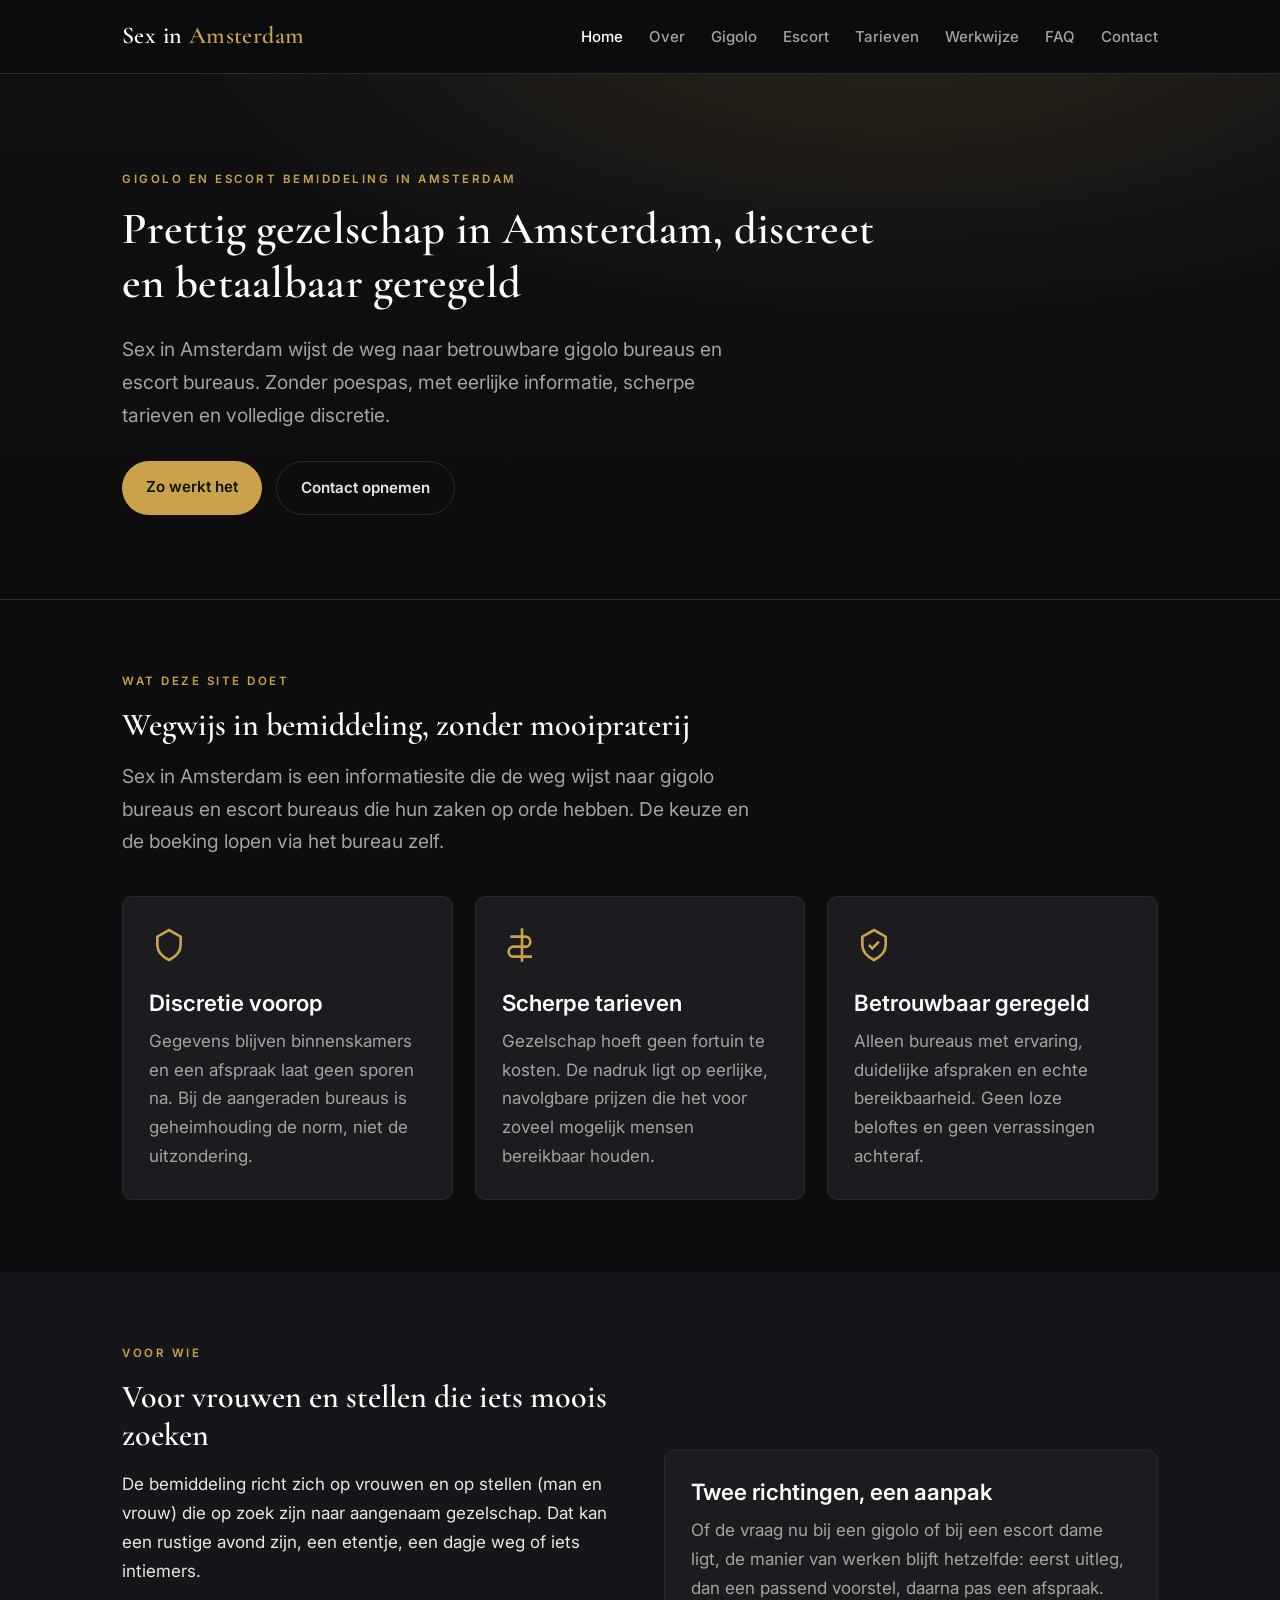
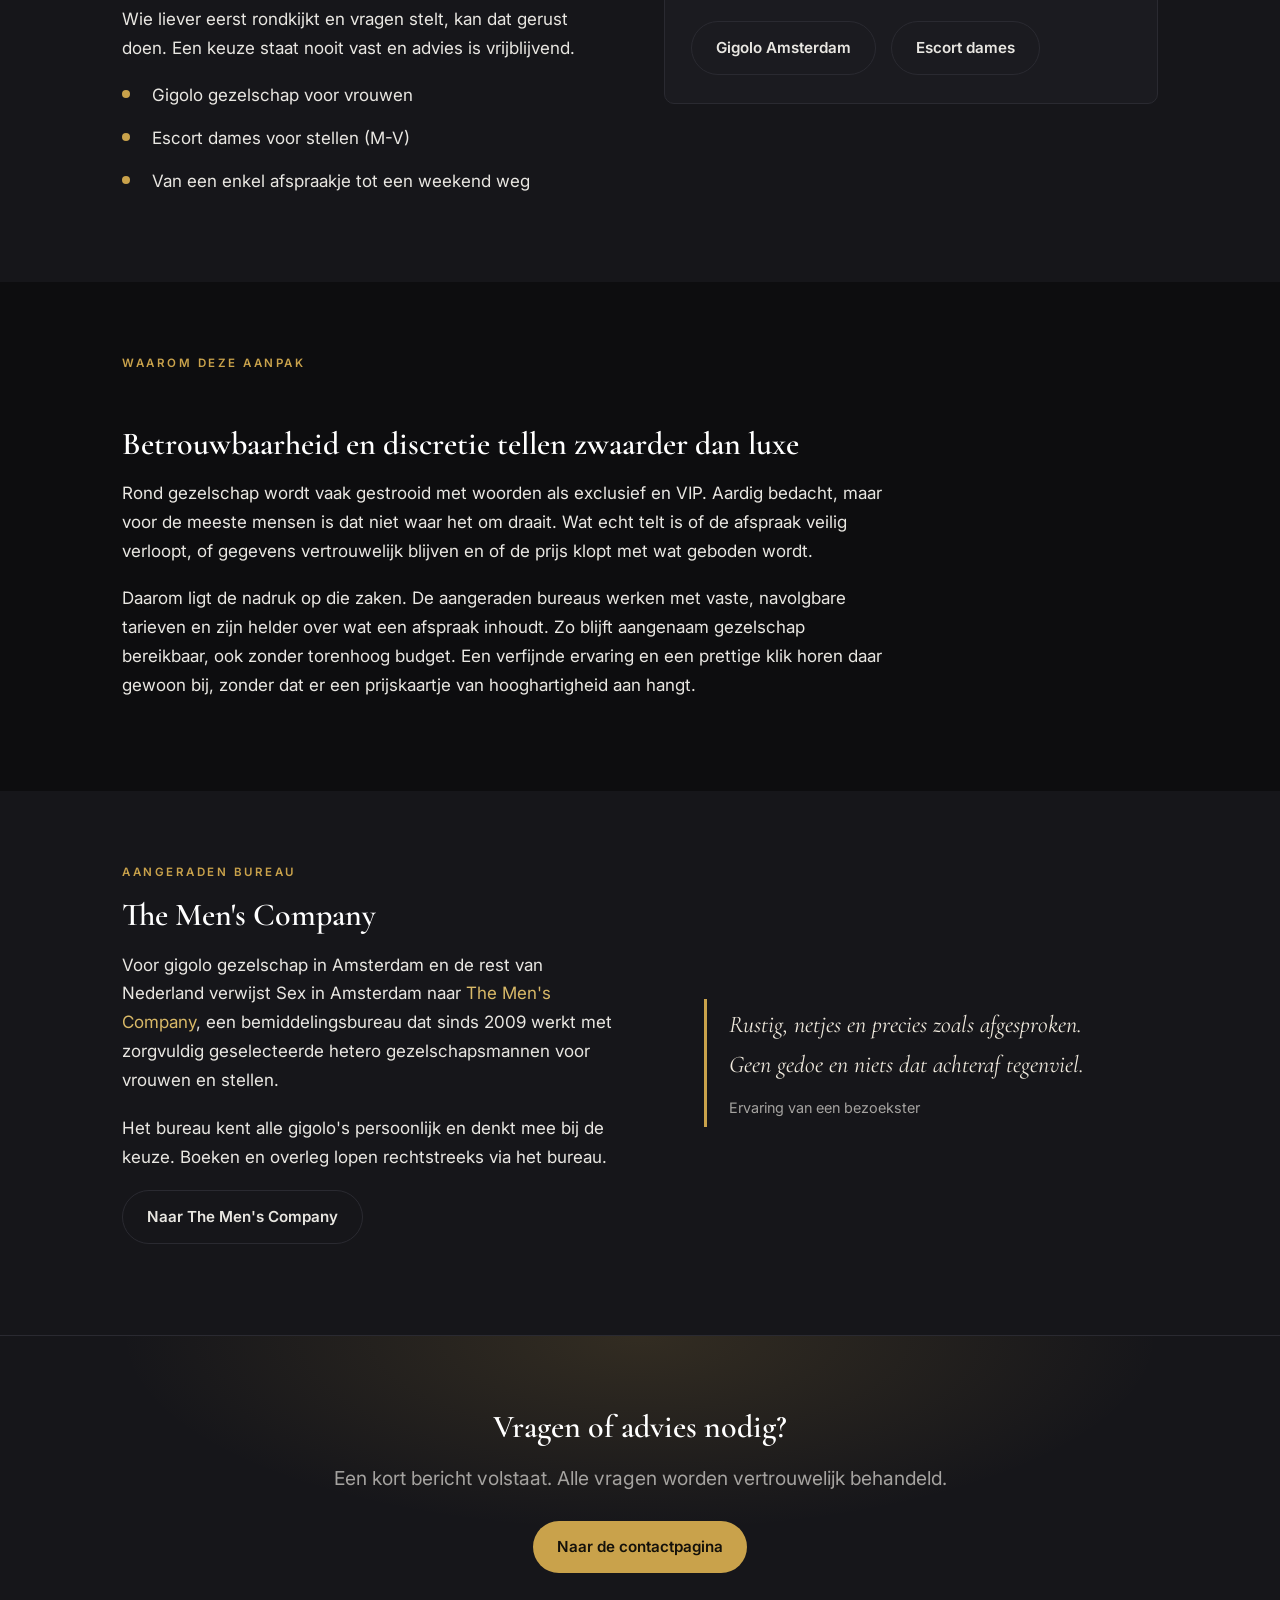
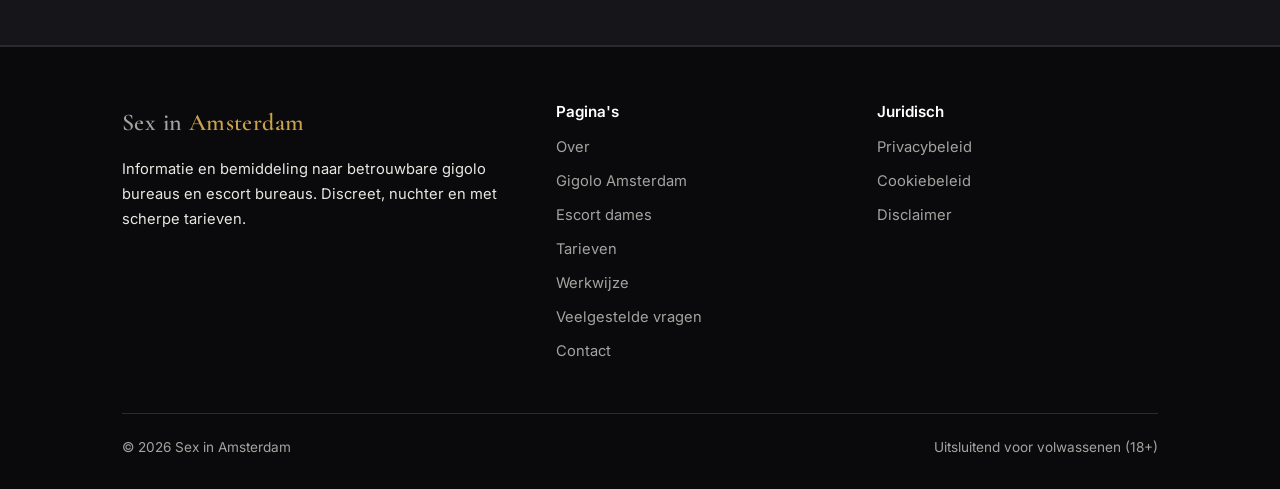
==== index.html @ d3695d73 "Launch" ====
<!DOCTYPE html>
<html lang="nl">
<head>
<meta charset="utf-8">
<meta name="viewport" content="width=device-width, initial-scale=1">
<title>Sex in Amsterdam | Gigolo en escort bemiddeling, discreet en betaalbaar</title>
<meta name="description" content="Sex in Amsterdam wijst de weg naar betrouwbare gigolo bureaus en escort bureaus. Eerlijke informatie, scherpe tarieven en volledige discretie. Voor vrouwen en stellen.">
<link rel="canonical" href="https://sex-in-amsterdam.nl/">
<meta property="og:title" content="Sex in Amsterdam | Gigolo en escort bemiddeling">
<meta property="og:description" content="Betrouwbare gigolo en escort bemiddeling in Amsterdam. Discreet, nuchter en met scherpe tarieven.">
<meta property="og:type" content="website">
<meta property="og:locale" content="nl_NL">
<meta property="og:url" content="https://sex-in-amsterdam.nl/">
<meta name="robots" content="index, follow">
<link rel="icon" href="/assets/favicon.svg" type="image/svg+xml">
<link rel="preconnect" href="https://fonts.googleapis.com">
<link rel="preconnect" href="https://fonts.gstatic.com" crossorigin>
<link href="https://fonts.googleapis.com/css2?family=Cormorant+Garamond:wght@500;600&family=Inter:wght@400;500;600&display=swap" rel="stylesheet">
<link rel="stylesheet" href="/assets/styles.css">
</head>
<body>
<header class="site-header">
  <nav class="nav">
    <a href="/" class="brand">Sex in <span>Amsterdam</span></a>
    <button class="nav-toggle" aria-label="Menu" aria-expanded="false">Menu</button>
    <ul class="nav-links">
      <li><a href="/" class="active">Home</a></li>
      <li><a href="/over.html">Over</a></li>
      <li><a href="/gigolo-amsterdam.html">Gigolo</a></li>
      <li><a href="/escort-amsterdam.html">Escort</a></li>
      <li><a href="/tarieven.html">Tarieven</a></li>
      <li><a href="/werkwijze.html">Werkwijze</a></li>
      <li><a href="/faq.html">FAQ</a></li>
      <li><a href="/contact.html">Contact</a></li>
    </ul>
  </nav>
</header>

<section class="hero">
  <div class="container">
    <p class="eyebrow">Gigolo en escort bemiddeling in Amsterdam</p>
    <h1>Prettig gezelschap in Amsterdam, discreet en betaalbaar geregeld</h1>
    <p class="lead">Sex in Amsterdam wijst de weg naar betrouwbare gigolo bureaus en escort bureaus. Zonder poespas, met eerlijke informatie, scherpe tarieven en volledige discretie.</p>
    <div class="hero-actions">
      <a href="/werkwijze.html" class="btn btn-primary">Zo werkt het</a>
      <a href="/contact.html" class="btn btn-ghost">Contact opnemen</a>
    </div>
  </div>
</section>

<section class="section">
  <div class="container">
    <p class="eyebrow">Wat deze site doet</p>
    <h2>Wegwijs in bemiddeling, zonder mooipraterij</h2>
    <p class="lead" style="margin-bottom:38px;">Sex in Amsterdam is een informatiesite die de weg wijst naar gigolo bureaus en escort bureaus die hun zaken op orde hebben. De keuze en de boeking lopen via het bureau zelf.</p>
    <div class="grid grid-3">
      <div class="card">
        <svg class="icon" viewBox="0 0 24 24" fill="none" stroke="currentColor" stroke-width="1.6"><path d="M12 3l7 4v5c0 4-3 7-7 9-4-2-7-5-7-9V7l7-4z"/></svg>
        <h3>Discretie voorop</h3>
        <p>Gegevens blijven binnenskamers en een afspraak laat geen sporen na. Bij de aangeraden bureaus is geheimhouding de norm, niet de uitzondering.</p>
      </div>
      <div class="card">
        <svg class="icon" viewBox="0 0 24 24" fill="none" stroke="currentColor" stroke-width="1.6"><path d="M12 2v20M5 7h9a3 3 0 010 6H7a3 3 0 000 6h11"/></svg>
        <h3>Scherpe tarieven</h3>
        <p>Gezelschap hoeft geen fortuin te kosten. De nadruk ligt op eerlijke, navolgbare prijzen die het voor zoveel mogelijk mensen bereikbaar houden.</p>
      </div>
      <div class="card">
        <svg class="icon" viewBox="0 0 24 24" fill="none" stroke="currentColor" stroke-width="1.6"><path d="M9 12l2 2 4-4M12 3l7 4v5c0 4-3 7-7 9-4-2-7-5-7-9V7l7-4z"/></svg>
        <h3>Betrouwbaar geregeld</h3>
        <p>Alleen bureaus met ervaring, duidelijke afspraken en echte bereikbaarheid. Geen loze beloftes en geen verrassingen achteraf.</p>
      </div>
    </div>
  </div>
</section>

<section class="section section-soft">
  <div class="container split">
    <div>
      <p class="eyebrow">Voor wie</p>
      <h2>Voor vrouwen en stellen die iets moois zoeken</h2>
      <p>De bemiddeling richt zich op vrouwen en op stellen (man en vrouw) die op zoek zijn naar aangenaam gezelschap. Dat kan een rustige avond zijn, een etentje, een dagje weg of iets intiemers.</p>
      <p>Wie liever eerst rondkijkt en vragen stelt, kan dat gerust doen. Een keuze staat nooit vast en advies is vrijblijvend.</p>
      <ul class="checklist">
        <li>Gigolo gezelschap voor vrouwen</li>
        <li>Escort dames voor stellen (M-V)</li>
        <li>Van een enkel afspraakje tot een weekend weg</li>
      </ul>
    </div>
    <div>
      <div class="card">
        <h3>Twee richtingen, een aanpak</h3>
        <p style="margin-bottom:18px;">Of de vraag nu bij een gigolo of bij een escort dame ligt, de manier van werken blijft hetzelfde: eerst uitleg, dan een passend voorstel, daarna pas een afspraak.</p>
        <a href="/gigolo-amsterdam.html" class="btn btn-ghost" style="margin-right:10px;">Gigolo Amsterdam</a>
        <a href="/escort-amsterdam.html" class="btn btn-ghost">Escort dames</a>
      </div>
    </div>
  </div>
</section>

<section class="section">
  <div class="container">
    <div class="prose">
      <p class="eyebrow">Waarom deze aanpak</p>
      <h2>Betrouwbaarheid en discretie tellen zwaarder dan luxe</h2>
      <p>Rond gezelschap wordt vaak gestrooid met woorden als exclusief en VIP. Aardig bedacht, maar voor de meeste mensen is dat niet waar het om draait. Wat echt telt is of de afspraak veilig verloopt, of gegevens vertrouwelijk blijven en of de prijs klopt met wat geboden wordt.</p>
      <p>Daarom ligt de nadruk op die zaken. De aangeraden bureaus werken met vaste, navolgbare tarieven en zijn helder over wat een afspraak inhoudt. Zo blijft aangenaam gezelschap bereikbaar, ook zonder torenhoog budget. Een verfijnde ervaring en een prettige klik horen daar gewoon bij, zonder dat er een prijskaartje van hooghartigheid aan hangt.</p>
    </div>
  </div>
</section>

<section class="section section-soft">
  <div class="container split">
    <div>
      <p class="eyebrow">Aangeraden bureau</p>
      <h2>The Men's Company</h2>
      <p>Voor gigolo gezelschap in Amsterdam en de rest van Nederland verwijst Sex in Amsterdam naar <a href="https://www.gigolo-services.com/" rel="nofollow noopener" target="_blank">The Men's Company</a>, een bemiddelingsbureau dat sinds 2009 werkt met zorgvuldig geselecteerde hetero gezelschapsmannen voor vrouwen en stellen.</p>
      <p>Het bureau kent alle gigolo's persoonlijk en denkt mee bij de keuze. Boeken en overleg lopen rechtstreeks via het bureau.</p>
      <p><a href="https://www.gigolo-services.com/gigolo-amsterdam/" rel="nofollow noopener" target="_blank" class="btn btn-ghost">Naar The Men's Company</a></p>
    </div>
    <div>
      <blockquote class="quote">
        Rustig, netjes en precies zoals afgesproken. Geen gedoe en niets dat achteraf tegenviel.
        <cite>Ervaring van een bezoekster</cite>
      </blockquote>
    </div>
  </div>
</section>

<section class="section cta-band">
  <div class="container">
    <h2>Vragen of advies nodig?</h2>
    <p class="lead" style="margin:0 auto 26px;">Een kort bericht volstaat. Alle vragen worden vertrouwelijk behandeld.</p>
    <a href="/contact.html" class="btn btn-primary">Naar de contactpagina</a>
  </div>
</section>

<footer class="site-footer">
  <div class="container">
    <div class="footer-grid">
      <div>
        <a href="/" class="brand">Sex in <span>Amsterdam</span></a>
        <p style="margin-top:14px;">Informatie en bemiddeling naar betrouwbare gigolo bureaus en escort bureaus. Discreet, nuchter en met scherpe tarieven.</p>
      </div>
      <div>
        <h4>Pagina's</h4>
        <ul>
          <li><a href="/over.html">Over</a></li>
          <li><a href="/gigolo-amsterdam.html">Gigolo Amsterdam</a></li>
          <li><a href="/escort-amsterdam.html">Escort dames</a></li>
          <li><a href="/tarieven.html">Tarieven</a></li>
          <li><a href="/werkwijze.html">Werkwijze</a></li>
          <li><a href="/faq.html">Veelgestelde vragen</a></li>
          <li><a href="/contact.html">Contact</a></li>
        </ul>
      </div>
      <div>
        <h4>Juridisch</h4>
        <ul>
          <li><a href="/privacybeleid.html">Privacybeleid</a></li>
          <li><a href="/cookiebeleid.html">Cookiebeleid</a></li>
          <li><a href="/disclaimer.html">Disclaimer</a></li>
        </ul>
      </div>
    </div>
    <div class="footer-bottom">
      <span>&copy; 2026 Sex in Amsterdam</span>
      <span>Uitsluitend voor volwassenen (18+)</span>
    </div>
  </div>
</footer>
<script>
  var t = document.querySelector('.nav-toggle');
  var l = document.querySelector('.nav-links');
  if (t) t.addEventListener('click', function () {
    var open = l.classList.toggle('open');
    t.setAttribute('aria-expanded', open);
  });
</script>
</body>
</html>
---- assets/styles.css ----
/* Sex in Amsterdam - donker en elegant */
:root {
  --bg: #0d0d0f;
  --bg-soft: #16161a;
  --bg-card: #1b1b20;
  --line: #2a2a31;
  --text: #e9e7e2;
  --muted: #a5a3a0;
  --gold: #c9a24b;
  --gold-soft: #d9b968;
  --maxw: 1080px;
  --radius: 10px;
}

* { box-sizing: border-box; }

html { scroll-behavior: smooth; }

body {
  margin: 0;
  background: var(--bg);
  color: var(--text);
  font-family: "Inter", -apple-system, BlinkMacSystemFont, "Segoe UI", Roboto, Helvetica, Arial, sans-serif;
  font-size: 17px;
  line-height: 1.7;
  -webkit-font-smoothing: antialiased;
}

h1, h2, h3, h4 {
  font-family: "Cormorant Garamond", Georgia, "Times New Roman", serif;
  font-weight: 600;
  line-height: 1.2;
  color: #fff;
  margin: 0 0 0.5em;
}

h1 { font-size: 2.8rem; letter-spacing: 0.3px; }
h2 { font-size: 2rem; }
h3 { font-size: 1.4rem; font-family: "Inter", sans-serif; font-weight: 600; }

p { margin: 0 0 1.1em; color: var(--text); }

a { color: var(--gold-soft); text-decoration: none; }
a:hover { color: #fff; }

img { max-width: 100%; display: block; }

.container { max-width: var(--maxw); margin: 0 auto; padding: 0 22px; }

.section { padding: 72px 0; }
.section-soft { background: var(--bg-soft); }

.eyebrow {
  text-transform: uppercase;
  letter-spacing: 2.5px;
  font-size: 0.72rem;
  color: var(--gold);
  font-weight: 600;
  margin-bottom: 14px;
}

.lead { font-size: 1.2rem; color: var(--muted); max-width: 640px; }

/* Header */
.site-header {
  position: sticky;
  top: 0;
  z-index: 50;
  background: rgba(13,13,15,0.9);
  backdrop-filter: blur(8px);
  border-bottom: 1px solid var(--line);
}
.nav {
  display: flex;
  align-items: center;
  justify-content: space-between;
  padding: 16px 22px;
  max-width: var(--maxw);
  margin: 0 auto;
}
.brand {
  font-family: "Cormorant Garamond", serif;
  font-size: 1.5rem;
  font-weight: 600;
  color: #fff;
  letter-spacing: 0.4px;
}
.brand span { color: var(--gold); }
.nav-links {
  display: flex;
  gap: 26px;
  list-style: none;
  margin: 0;
  padding: 0;
  align-items: center;
}
.nav-links a {
  color: var(--muted);
  font-size: 0.94rem;
  font-weight: 500;
}
.nav-links a:hover, .nav-links a.active { color: #fff; }
.nav-toggle {
  display: none;
  background: none;
  border: 1px solid var(--line);
  color: var(--text);
  border-radius: 8px;
  padding: 8px 12px;
  font-size: 1rem;
  cursor: pointer;
}

/* Hero */
.hero {
  position: relative;
  padding: 96px 0 84px;
  background:
    radial-gradient(1200px 500px at 70% -10%, rgba(201,162,75,0.14), transparent 60%),
    linear-gradient(180deg, #101013, #0d0d0f);
  border-bottom: 1px solid var(--line);
}
.hero h1 { max-width: 780px; }
.hero .lead { margin-top: 8px; }
.hero-actions { margin-top: 30px; display: flex; gap: 14px; flex-wrap: wrap; }

/* Buttons */
.btn {
  display: inline-block;
  padding: 13px 24px;
  border-radius: 999px;
  font-weight: 600;
  font-size: 0.95rem;
  cursor: pointer;
  transition: transform 0.15s ease, background 0.15s ease;
}
.btn-primary { background: var(--gold); color: #14110a; }
.btn-primary:hover { background: var(--gold-soft); color: #14110a; transform: translateY(-1px); }
.btn-ghost { border: 1px solid var(--line); color: var(--text); }
.btn-ghost:hover { border-color: var(--gold); color: #fff; }

/* Grid cards */
.grid { display: grid; gap: 22px; }
.grid-3 { grid-template-columns: repeat(3, 1fr); }
.grid-2 { grid-template-columns: repeat(2, 1fr); }

.card {
  background: var(--bg-card);
  border: 1px solid var(--line);
  border-radius: var(--radius);
  padding: 28px 26px;
}
.card h3 { margin-bottom: 10px; }
.card p { color: var(--muted); margin-bottom: 0; }
.card .icon {
  width: 40px; height: 40px;
  color: var(--gold);
  margin-bottom: 16px;
}

/* Split */
.split {
  display: grid;
  grid-template-columns: 1fr 1fr;
  gap: 48px;
  align-items: center;
}

/* Feature list */
.checklist { list-style: none; padding: 0; margin: 0; }
.checklist li {
  position: relative;
  padding-left: 30px;
  margin-bottom: 14px;
  color: var(--text);
}
.checklist li::before {
  content: "";
  position: absolute;
  left: 0; top: 9px;
  width: 8px; height: 8px;
  background: var(--gold);
  border-radius: 50%;
}

/* Prose */
.prose { max-width: 760px; }
.prose h2 { margin-top: 1.6em; }
.prose h3 { margin-top: 1.4em; }
.prose ul { padding-left: 20px; }
.prose li { margin-bottom: 8px; }

/* Quote */
.quote {
  border-left: 3px solid var(--gold);
  padding: 6px 0 6px 22px;
  font-family: "Cormorant Garamond", serif;
  font-size: 1.5rem;
  color: #efe9dd;
  font-style: italic;
  max-width: 720px;
}
.quote cite { display: block; font-size: 0.9rem; color: var(--muted); font-style: normal; margin-top: 10px; font-family: "Inter", sans-serif; }

/* Author */
.author {
  display: flex;
  gap: 22px;
  align-items: center;
  background: var(--bg-card);
  border: 1px solid var(--line);
  border-radius: var(--radius);
  padding: 24px 26px;
}
.author img { width: 92px; height: 92px; border-radius: 50%; flex-shrink: 0; border: 2px solid var(--gold); }
.author .name { font-weight: 600; color: #fff; }
.author .role { font-size: 0.85rem; color: var(--gold); text-transform: uppercase; letter-spacing: 1.5px; margin-bottom: 6px; }
.author p { color: var(--muted); margin: 0; font-size: 0.96rem; }

/* Price */
.price-grid { display: grid; grid-template-columns: repeat(3, 1fr); gap: 22px; }
.price-card { text-align: center; }
.price-card .amount { font-family: "Cormorant Garamond", serif; font-size: 2.4rem; color: var(--gold); margin: 6px 0; }
.price-card .amount small { font-size: 0.9rem; color: var(--muted); }

/* FAQ */
.faq-item {
  border-bottom: 1px solid var(--line);
  padding: 20px 0;
}
.faq-item h3 { margin: 0 0 8px; font-size: 1.12rem; }
.faq-item p { margin: 0; color: var(--muted); }

/* CTA band */
.cta-band {
  background:
    radial-gradient(800px 300px at 50% 0%, rgba(201,162,75,0.16), transparent 65%),
    var(--bg-soft);
  border-top: 1px solid var(--line);
  border-bottom: 1px solid var(--line);
  text-align: center;
}

/* Footer */
.site-footer {
  background: #0a0a0c;
  border-top: 1px solid var(--line);
  padding: 56px 0 30px;
  color: var(--muted);
  font-size: 0.92rem;
}
.footer-grid {
  display: grid;
  grid-template-columns: 1.4fr 1fr 1fr;
  gap: 40px;
  margin-bottom: 40px;
}
.site-footer h4 { color: #fff; font-family: "Inter", sans-serif; font-size: 0.95rem; margin-bottom: 14px; }
.site-footer ul { list-style: none; padding: 0; margin: 0; }
.site-footer li { margin-bottom: 9px; }
.site-footer a { color: var(--muted); }
.site-footer a:hover { color: var(--gold); }
.footer-bottom {
  border-top: 1px solid var(--line);
  padding-top: 22px;
  display: flex;
  justify-content: space-between;
  flex-wrap: wrap;
  gap: 12px;
  font-size: 0.85rem;
}
.disclaimer-box {
  background: var(--bg-soft);
  border: 1px solid var(--line);
  border-radius: var(--radius);
  padding: 22px 24px;
  font-size: 0.88rem;
  color: var(--muted);
  margin-top: 26px;
}

/* Contact */
.contact-mail {
  font-family: "Cormorant Garamond", serif;
  font-size: 1.8rem;
  color: var(--gold);
  word-break: break-word;
}

@media (max-width: 860px) {
  h1 { font-size: 2.2rem; }
  h2 { font-size: 1.7rem; }
  .grid-3, .grid-2, .price-grid { grid-template-columns: 1fr; }
  .split { grid-template-columns: 1fr; gap: 30px; }
  .footer-grid { grid-template-columns: 1fr; gap: 28px; }
  .nav-links {
    display: none;
    position: absolute;
    top: 62px; left: 0; right: 0;
    flex-direction: column;
    background: var(--bg-soft);
    border-bottom: 1px solid var(--line);
    padding: 18px 22px;
    gap: 16px;
  }
  .nav-links.open { display: flex; }
  .nav-toggle { display: block; }
  .author { flex-direction: column; text-align: center; }
}
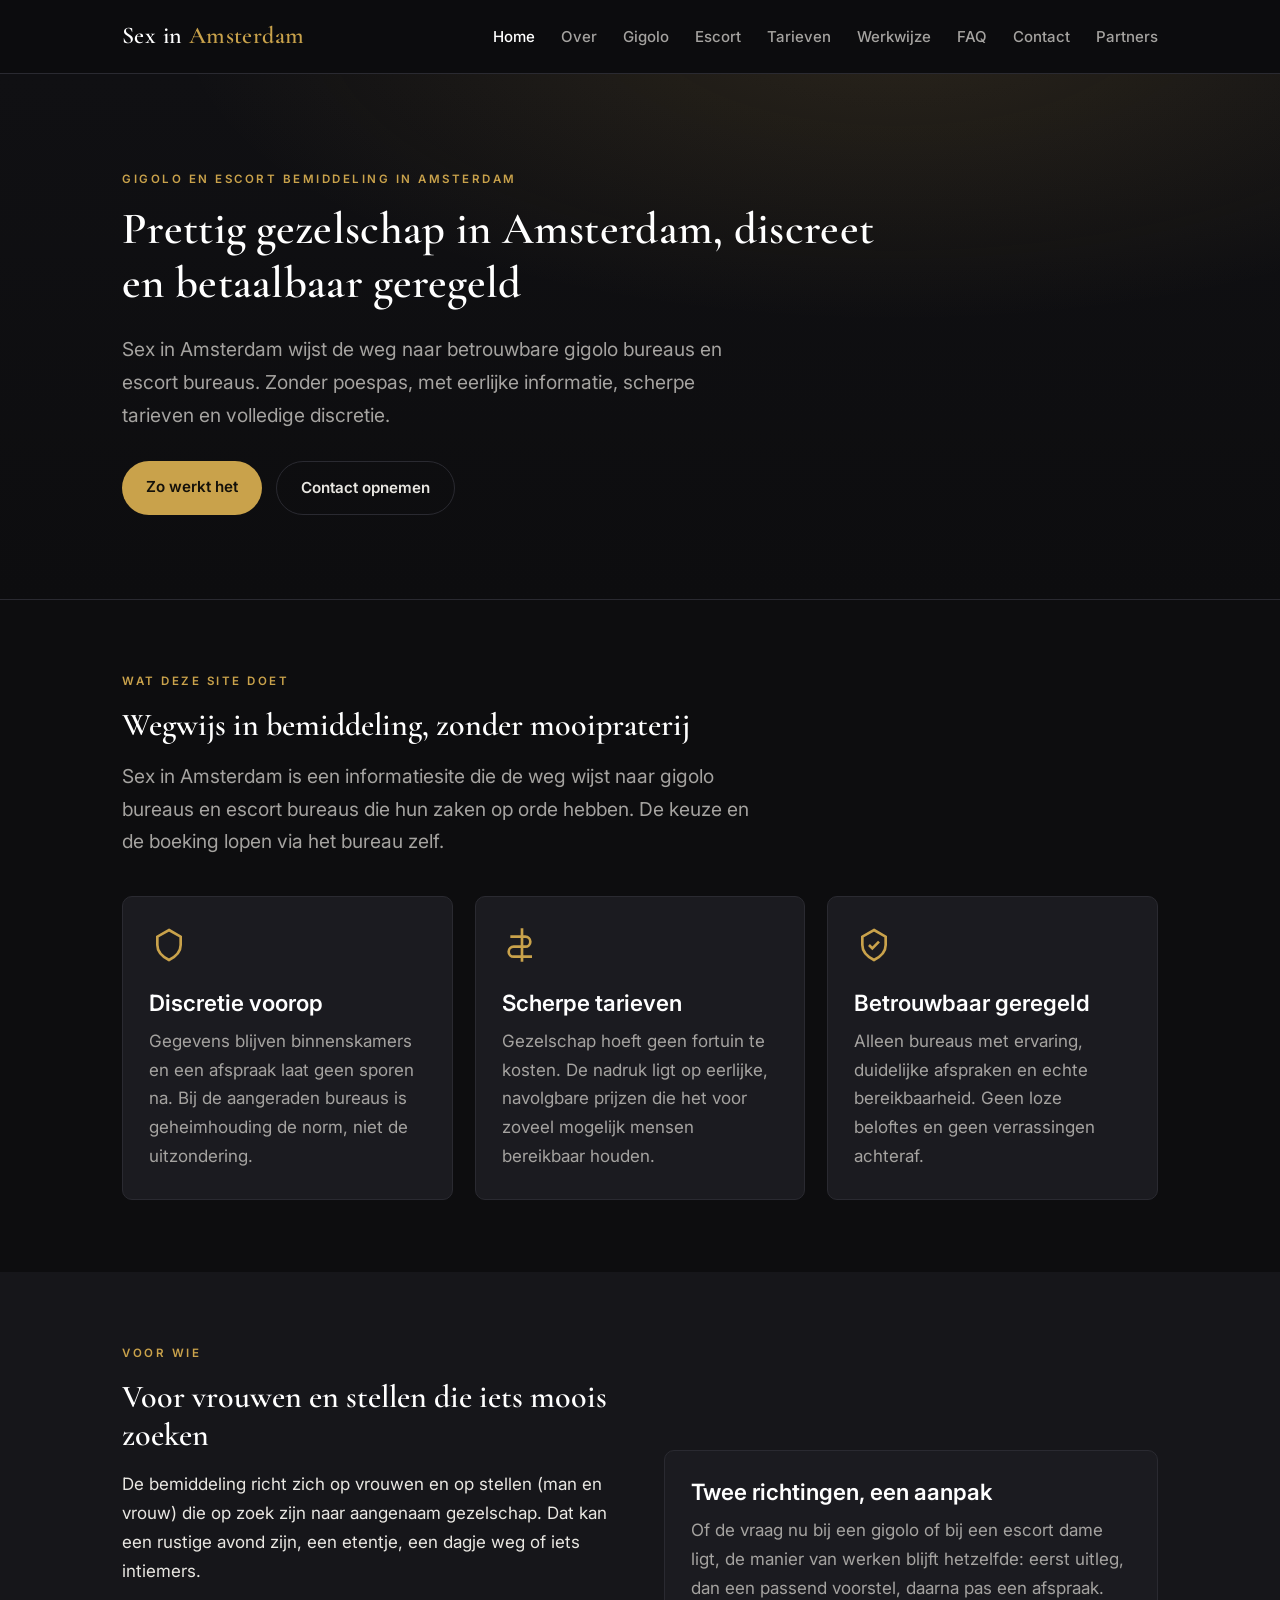
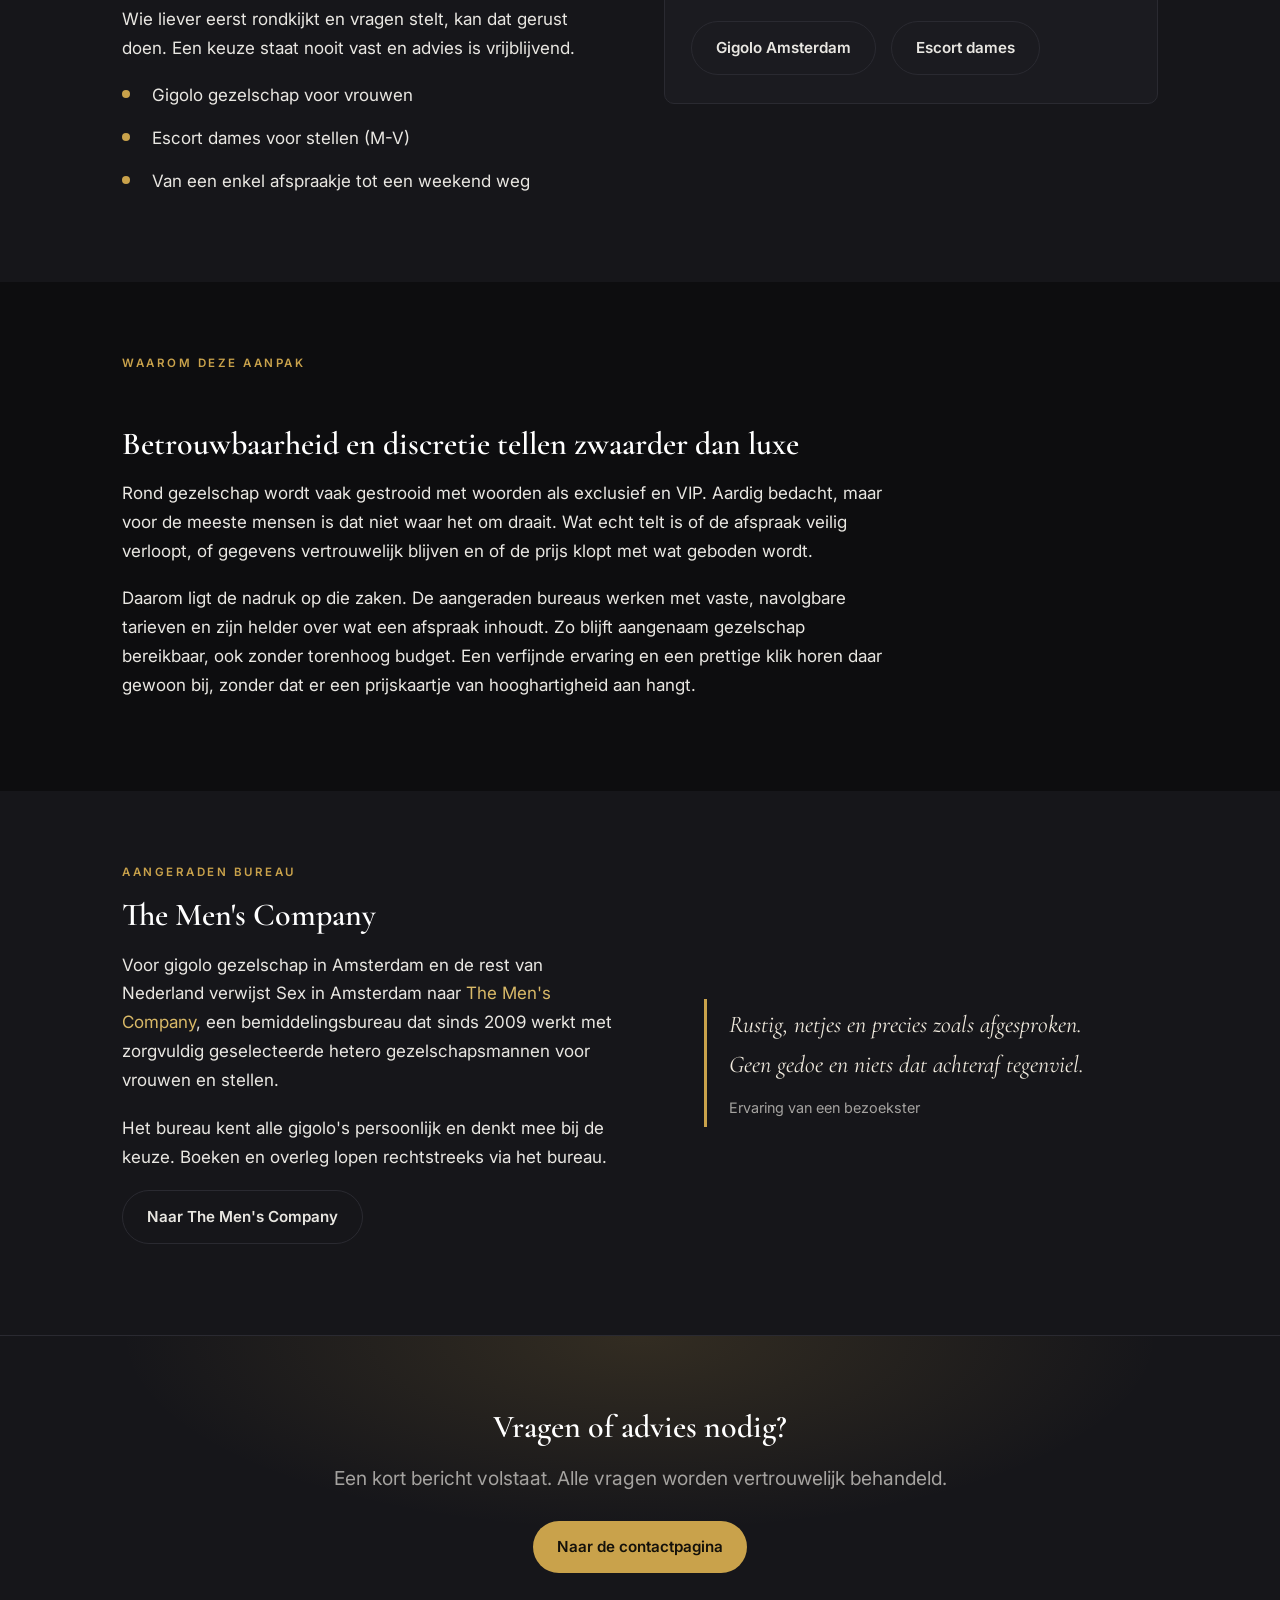
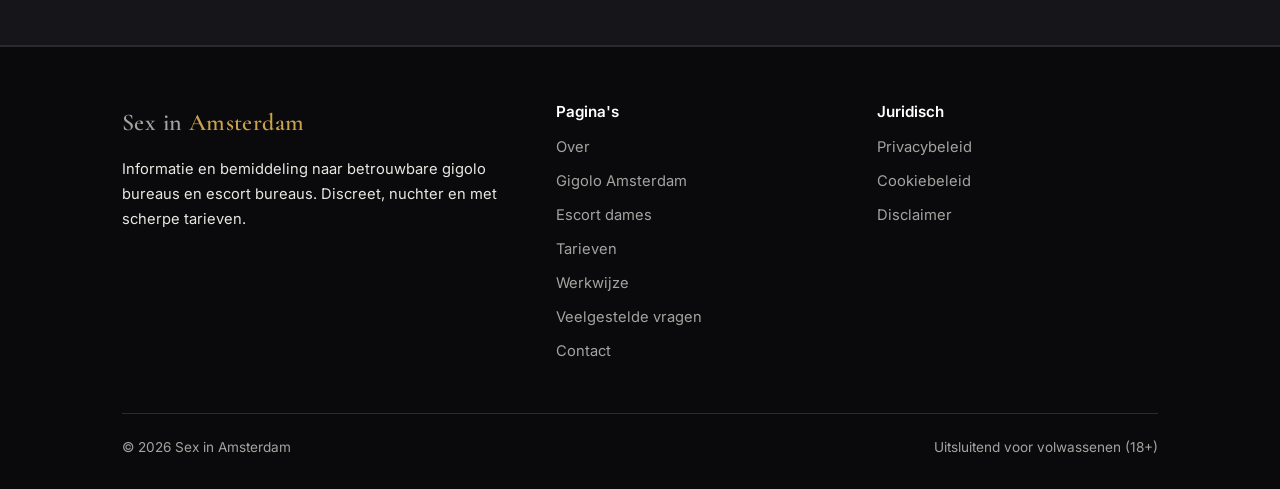
==== commit 6e36caf3: "Partnerpagina, footerlink en sitemap" ====
--- a/index.html
+++ b/index.html
@@ -31,7 +31,7 @@
       <li><a href="/tarieven.html">Tarieven</a></li>
       <li><a href="/werkwijze.html">Werkwijze</a></li>
       <li><a href="/faq.html">FAQ</a></li>
-      <li><a href="/contact.html">Contact</a></li>
+      <li><a href="/contact.html">Contact</a></li><li><a href="/partners.html">Partners</a></li>
     </ul>
   </nav>
 </header>
